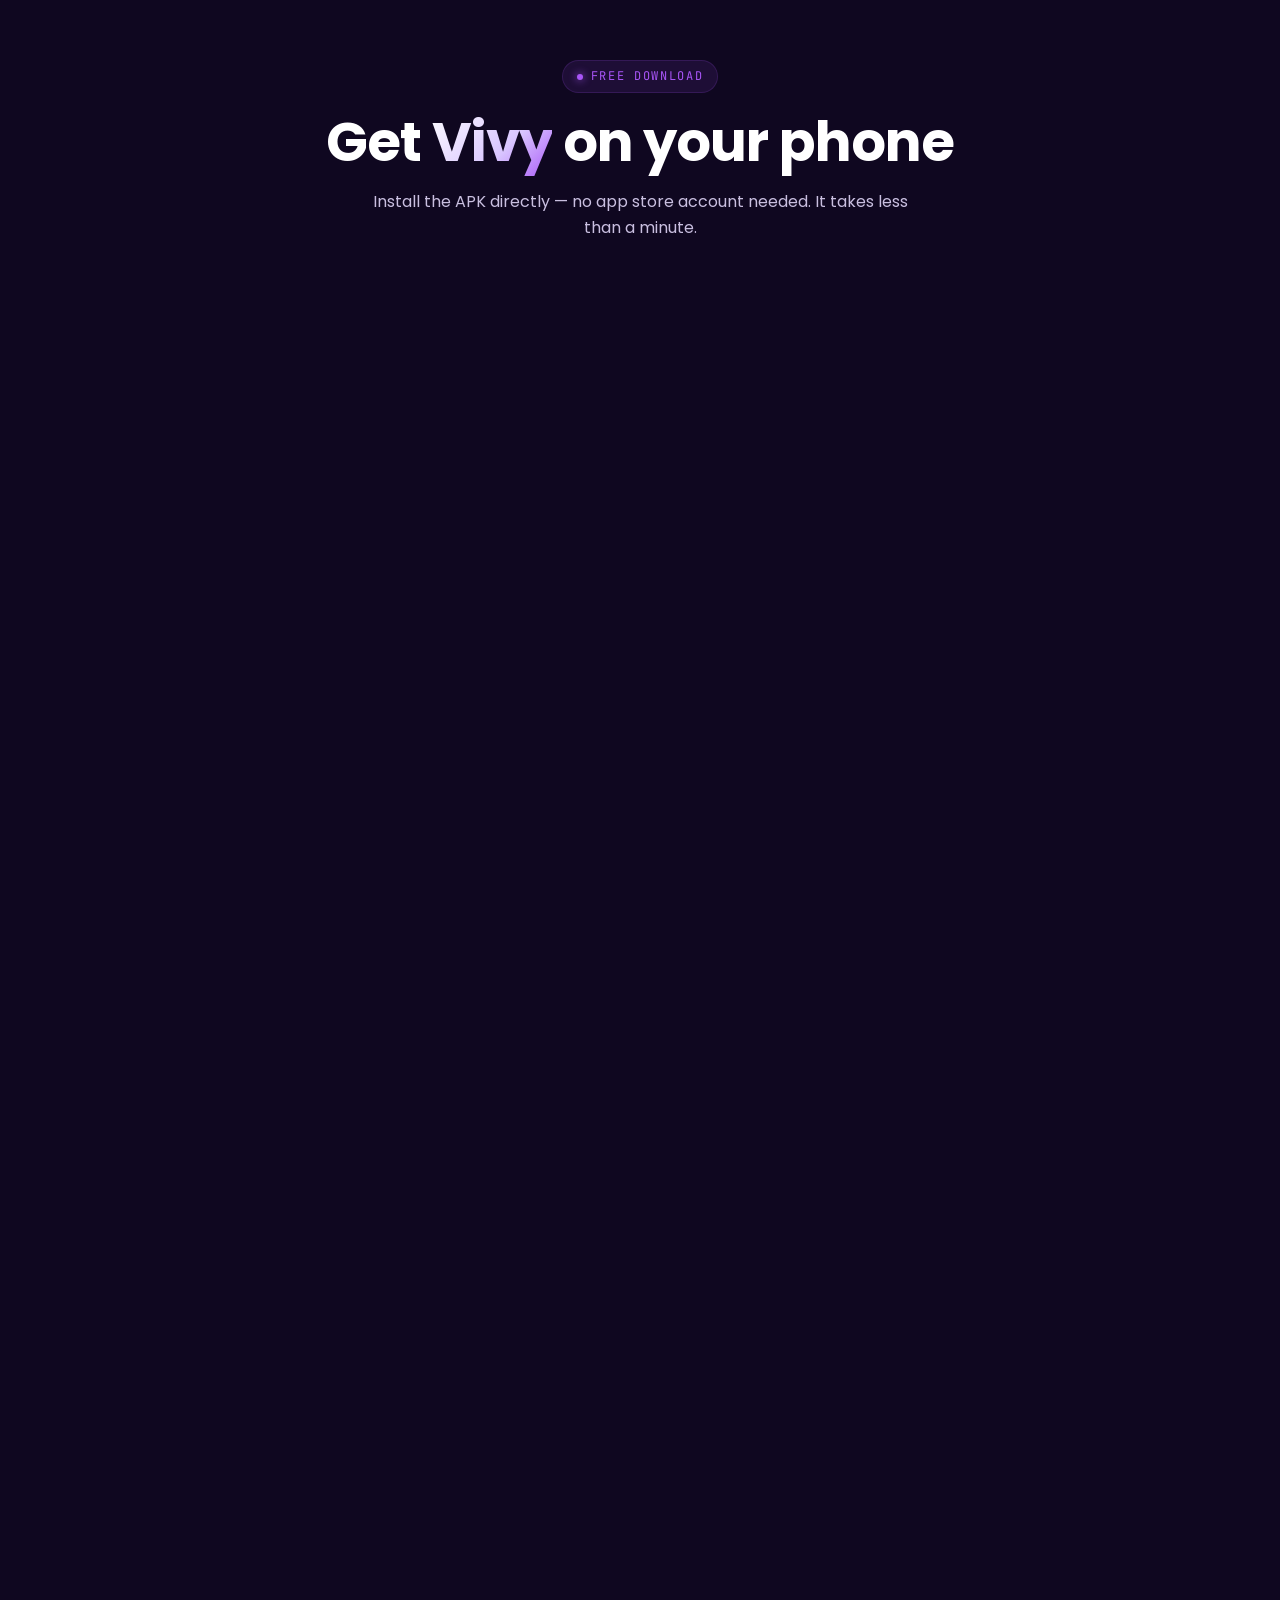
==== download.html @ eb78e53a "Create download.html" ====
<!DOCTYPE html>
<html lang="en">
<head>
<meta charset="UTF-8">
<meta name="viewport" content="width=device-width, initial-scale=1.0">
<title>Download Vivy APK — Free Social Calling App | VivyHub</title>
<meta name="description" content="Download the official Vivy APK for free. Install the social calling app on Android, start meeting new people, and unlock host earnings in minutes.">
<meta name="robots" content="index, follow">
<link rel="canonical" href="https://vivyhub.com/download.html">

<meta property="og:type" content="website">
<meta property="og:site_name" content="VivyHub">
<meta property="og:title" content="Download Vivy APK — Free Social Calling App">
<meta property="og:description" content="Install Vivy on Android in three simple steps and start earning as a host.">
<meta property="og:image" content="https://vivyhub.com/assets/og-cover.jpg">
<meta property="og:url" content="https://vivyhub.com/download.html">
<meta name="twitter:card" content="summary_large_image">
<meta name="twitter:title" content="Download Vivy APK">
<meta name="twitter:description" content="Install Vivy on Android and start meeting, chatting, and earning today.">
<meta name="twitter:image" content="https://vivyhub.com/assets/og-cover.jpg">

<link rel="icon" href="data:image/svg+xml,<svg xmlns=%22http://www.w3.org/2000/svg%22 viewBox=%220 0 100 100%22><rect rx=%2224%22 width=%22100%22 height=%22100%22 fill=%22%237B2CBF%22/><text x=%2250%22 y=%2266%22 font-size=%2258%22 fill=%22white%22 text-anchor=%22middle%22 font-family=%22Arial%22>V</text></svg>">
<link rel="preconnect" href="https://fonts.googleapis.com">
<link rel="preconnect" href="https://fonts.gstatic.com" crossorigin>
<link href="https://fonts.googleapis.com/css2?family=Poppins:wght@400;500;600;700;800&family=JetBrains+Mono:wght@500;700&display=swap" rel="stylesheet">
<link rel="stylesheet" href="style.css">
<script type="application/ld+json">
{
  "@context": "https://schema.org",
  "@type": "SoftwareApplication",
  "name": "Vivy",
  "operatingSystem": "ANDROID",
  "applicationCategory": "SocialNetworkingApplication",
  "downloadUrl": "https://vivyhub.com/downloads/vivy-latest.apk",
  "softwareVersion": "3.4.2",
  "aggregateRating": { "@type": "AggregateRating", "ratingValue": "4.8", "ratingCount": "58210" }
}
</script>
</head>
<body data-page="download">
<div class="bg-atmosphere"></div>
<div class="noise-layer"></div>
<div id="site-navbar"></div>

<header class="page-hero">
  <div class="container">
    <div class="eyebrow">Free download</div>
    <h1>Get <span class="text-gradient">Vivy</span> on your phone</h1>
    <p>Install the APK directly — no app store account needed. It takes less than a minute.</p>
  </div>
</header>

<section class="section-tight">
  <div class="container">
    <div class="download-panel reveal">
      <div class="eyebrow" style="background:rgba(255,255,255,0.16); color:#fff; border-color:rgba(255,255,255,0.3);">Vivy v3.4.2</div>
      <h2>Tap below to download</h2>
      <p>Compatible with Android 7.0 and above. File size approximately 42 MB. Scanned and verified safe.</p>
      <a href="#" id="apkDownloadBtn" class="btn btn-gold" data-apk-link style="font-size:1.05rem; padding:18px 38px;">⬇ Download APK</a>
      <div class="download-meta">
        <span>📦 Version 3.4.2</span>
        <span>💾 42 MB</span>
        <span>📱 Android 7.0+</span>
        <span>🔒 Verified safe</span>
      </div>
    </div>
  </div>
</section>

<section class="section">
  <div class="container">
    <div class="section-head center reveal">
      <div class="eyebrow">Installation guide</div>
      <h2>Three steps to your first call</h2>
    </div>
    <div class="steps">
      <div class="step reveal">
        <span class="num">STEP 01</span>
        <h3>Download the file</h3>
        <p>Tap the download button above. Your browser will save the Vivy APK to your device's Downloads folder.</p>
      </div>
      <div class="step reveal">
        <span class="num">STEP 02</span>
        <h3>Allow installation</h3>
        <p>Open the file and enable "Install from unknown sources" if prompted — this is standard for APKs installed outside the Play Store.</p>
      </div>
      <div class="step reveal">
        <span class="num">STEP 03</span>
        <h3>Open and sign up</h3>
        <p>Launch Vivy, create your free account, and you're ready to start meeting people or registering as a host.</p>
      </div>
    </div>
  </div>
</section>

<section class="section-tight">
  <div class="container">
    <div class="card reveal" style="max-width:760px; margin:0 auto; padding:34px;">
      <h3 style="margin-bottom:14px;">Is the Vivy APK safe?</h3>
      <p style="font-size:0.95rem;">Yes. Every build distributed from VivyHub is scanned before release and signed with our official developer certificate. We never bundle third-party ads or hidden trackers. If your device shows an "unknown sources" warning, that's a standard Android setting for any app installed outside the Play Store — it doesn't mean the file is unsafe.</p>
    </div>
  </div>
</section>

<div id="site-footer"></div>
<script src="script.js"></script>
</body>
</html>
---- style.css ----
/* ============================================================
   VivyHub — Design System
   A premium dark-mode identity for a social calling platform.
   Palette: violet core (#7B2CBF / #A855F7) on near-black ink (#0F0720),
   with a warm "earnings" gold used sparingly for money-related signals
   and a mint used only for live/online states.
   Type: Poppins for display & body, JetBrains Mono for tickers,
   stats, and eyebrow labels — a fintech-style utility voice that
   sells the "earn" half of the brand promise.
   ============================================================ */

:root{
  /* Core palette (per brief) */
  --primary:#7B2CBF;
  --secondary:#A855F7;
  --bg:#0F0720;
  --bg-alt:#140a26;
  --card:#181028;
  --card-hover:#1f1533;
  --text:#FFFFFF;
  --text-dim:#c9bfe0;
  --text-faint:#8a7fae;
  --border:rgba(168,85,247,0.16);
  --border-strong:rgba(168,85,247,0.32);

  /* Functional accents, used sparingly and only for meaning */
  --gold:#F0B429;
  --mint:#3DDC97;
  --danger:#ff5c7a;

  /* Gradients */
  --grad-primary: linear-gradient(135deg,#7B2CBF 0%, #A855F7 100%);
  --grad-radiance: radial-gradient(circle at 50% 0%, rgba(168,85,247,0.35), transparent 60%);
  --grad-gold: linear-gradient(135deg,#F0B429 0%, #f7d36b 100%);
  --grad-text: linear-gradient(135deg,#ffffff 0%, #d9c6ff 60%, #A855F7 100%);

  /* Elevation */
  --shadow-sm: 0 2px 12px rgba(0,0,0,0.28);
  --shadow-md: 0 12px 32px rgba(15,7,32,0.55);
  --shadow-glow: 0 0 0 1px rgba(168,85,247,0.18), 0 20px 60px -12px rgba(123,44,191,0.55);
  --shadow-gold: 0 12px 30px -8px rgba(240,180,41,0.45);

  /* Radius scale */
  --r-sm: 10px;
  --r-md: 16px;
  --r-lg: 24px;
  --r-xl: 32px;
  --r-full: 999px;

  /* Type */
  --font-display: 'Poppins', sans-serif;
  --font-mono: 'JetBrains Mono', monospace;

  /* Layout */
  --container: 1180px;
  --nav-h: 76px;
}

/* ---------- Reset ---------- */
*,*::before,*::after{ box-sizing:border-box; margin:0; padding:0; }
html{ scroll-behavior:smooth; }
html,body{ background:var(--bg); }
body{
  font-family:var(--font-display);
  color:var(--text);
  background:var(--bg);
  min-height:100vh;
  -webkit-font-smoothing:antialiased;
  overflow-x:hidden;
  line-height:1.6;
}
img{ max-width:100%; display:block; }
a{ color:inherit; text-decoration:none; }
ul{ list-style:none; }
button{ font-family:inherit; cursor:pointer; border:none; background:none; color:inherit; }
input,textarea,select{ font-family:inherit; }
svg{ display:block; }

::selection{ background:var(--secondary); color:#fff; }

/* Reduced motion respect */
@media (prefers-reduced-motion: reduce){
  *{ animation-duration:0.001ms !important; animation-iteration-count:1 !important; transition-duration:0.001ms !important; scroll-behavior:auto !important; }
}

:focus-visible{
  outline:2px solid var(--secondary);
  outline-offset:3px;
  border-radius:6px;
}

/* ---------- Background atmosphere ---------- */
.bg-atmosphere{
  position:fixed;
  inset:0;
  z-index:-2;
  background:
    radial-gradient(circle at 12% 8%, rgba(123,44,191,0.28), transparent 42%),
    radial-gradient(circle at 88% 18%, rgba(168,85,247,0.20), transparent 40%),
    radial-gradient(circle at 50% 100%, rgba(123,44,191,0.18), transparent 45%),
    var(--bg);
  pointer-events:none;
}
.noise-layer{
  position:fixed;
  inset:0;
  z-index:-1;
  opacity:0.035;
  pointer-events:none;
  background-image:url("data:image/svg+xml,%3Csvg xmlns='http://www.w3.org/2000/svg' width='120' height='120'%3E%3Cfilter id='n'%3E%3CfeTurbulence type='fractalNoise' baseFrequency='0.9' numOctaves='2' stitchTiles='stitch'/%3E%3C/filter%3E%3Crect width='100%25' height='100%25' filter='url(%23n)'/%3E%3C/svg%3E");
}

/* ---------- Container & sections ---------- */
.container{
  width:100%;
  max-width:var(--container);
  margin:0 auto;
  padding:0 20px;
}
.section{ padding:96px 0; position:relative; }
.section-tight{ padding:64px 0; }
@media (max-width:720px){
  .section{ padding:64px 0; }
  .section-tight{ padding:44px 0; }
}

.eyebrow{
  display:inline-flex;
  align-items:center;
  gap:8px;
  font-family:var(--font-mono);
  font-size:12px;
  letter-spacing:0.14em;
  text-transform:uppercase;
  color:var(--secondary);
  background:rgba(168,85,247,0.10);
  border:1px solid var(--border);
  padding:6px 14px;
  border-radius:var(--r-full);
  margin-bottom:18px;
}
.eyebrow::before{
  content:'';
  width:6px; height:6px;
  border-radius:50%;
  background:var(--secondary);
  box-shadow:0 0 8px var(--secondary);
}

.section-head{
  max-width:640px;
  margin-bottom:52px;
}
.section-head.center{ margin-left:auto; margin-right:auto; text-align:center; }

h1,h2,h3,h4{
  font-family:var(--font-display);
  font-weight:700;
  line-height:1.14;
  letter-spacing:-0.02em;
}
h1{ font-size:clamp(2.4rem, 6vw, 4.4rem); font-weight:700; }
h2{ font-size:clamp(1.9rem, 4vw, 2.9rem); }
h3{ font-size:1.35rem; }
p{ color:var(--text-dim); }
.lede{ font-size:1.125rem; color:var(--text-dim); max-width:52ch; }

.text-gradient{
  background:var(--grad-text);
  -webkit-background-clip:text;
  background-clip:text;
  -webkit-text-fill-color:transparent;
}

/* ---------- Buttons ---------- */
.btn{
  display:inline-flex;
  align-items:center;
  justify-content:center;
  gap:10px;
  padding:16px 30px;
  border-radius:var(--r-full);
  font-weight:600;
  font-size:0.98rem;
  white-space:nowrap;
  transition:transform .35s cubic-bezier(.2,.8,.2,1), box-shadow .35s, background .3s, border-color .3s;
  position:relative;
}
.btn-primary{
  background:var(--grad-primary);
  color:#fff;
  box-shadow:var(--shadow-glow);
}
.btn-primary:hover{ transform:translateY(-3px); box-shadow:0 24px 46px -10px rgba(123,44,191,0.65); }
.btn-primary:active{ transform:translateY(-1px); }

.btn-ghost{
  background:rgba(255,255,255,0.04);
  border:1px solid var(--border-strong);
  color:#fff;
  backdrop-filter:blur(10px);
}
.btn-ghost:hover{ background:rgba(255,255,255,0.09); transform:translateY(-3px); border-color:var(--secondary); }

.btn-gold{
  background:var(--grad-gold);
  color:#241300;
  box-shadow:var(--shadow-gold);
}
.btn-gold:hover{ transform:translateY(-3px); box-shadow:0 20px 40px -8px rgba(240,180,41,0.6); }

.btn-block{ width:100%; }
.btn-sm{ padding:11px 20px; font-size:0.88rem; }

/* ---------- Navbar ---------- */
.navbar{
  position:sticky;
  top:0;
  z-index:100;
  height:var(--nav-h);
  display:flex;
  align-items:center;
  background:rgba(15,7,32,0.72);
  backdrop-filter:blur(16px) saturate(140%);
  border-bottom:1px solid var(--border);
  transition:background .3s, border-color .3s;
}
.nav-inner{
  width:100%;
  max-width:var(--container);
  margin:0 auto;
  padding:0 20px;
  display:flex;
  align-items:center;
  justify-content:space-between;
}
.brand{
  display:flex;
  align-items:center;
  gap:10px;
  font-weight:700;
  font-size:1.24rem;
  letter-spacing:-0.01em;
}
.brand-mark{
  width:34px; height:34px;
  border-radius:10px;
  background:var(--grad-primary);
  display:flex; align-items:center; justify-content:center;
  box-shadow:0 6px 16px -4px rgba(123,44,191,0.7);
  font-family:var(--font-mono);
  font-weight:700;
  font-size:15px;
}
.nav-links{
  display:flex;
  align-items:center;
  gap:36px;
}
.nav-links a{
  font-size:0.94rem;
  font-weight:500;
  color:var(--text-dim);
  position:relative;
  padding:6px 0;
  transition:color .25s;
}
.nav-links a:hover, .nav-links a.active{ color:#fff; }
.nav-links a.active::after{
  content:'';
  position:absolute; left:0; right:0; bottom:-4px;
  height:2px;
  background:var(--grad-primary);
  border-radius:2px;
}
.nav-cta{ display:flex; align-items:center; gap:14px; }
.nav-toggle{
  display:none;
  width:40px; height:40px;
  border-radius:10px;
  border:1px solid var(--border-strong);
  align-items:center; justify-content:center;
  flex-direction:column;
  gap:5px;
}
.nav-toggle span{
  display:block; width:18px; height:2px; background:#fff; border-radius:2px;
  transition:transform .3s, opacity .3s;
}
.nav-toggle.open span:nth-child(1){ transform:translateY(7px) rotate(45deg); }
.nav-toggle.open span:nth-child(2){ opacity:0; }
.nav-toggle.open span:nth-child(3){ transform:translateY(-7px) rotate(-45deg); }

@media (max-width:900px){
  .nav-links{
    position:fixed;
    top:var(--nav-h);
    left:0; right:0;
    flex-direction:column;
    align-items:flex-start;
    gap:0;
    background:rgba(15,7,32,0.98);
    backdrop-filter:blur(20px);
    border-bottom:1px solid var(--border);
    max-height:0;
    overflow:hidden;
    transition:max-height .4s cubic-bezier(.2,.8,.2,1);
  }
  .nav-links.open{ max-height:420px; }
  .nav-links a{ width:100%; padding:16px 20px; border-bottom:1px solid var(--border); }
  .nav-cta .btn-ghost{ display:none; }
  .nav-toggle{ display:flex; }
}

/* ---------- Hero ---------- */
.hero{
  position:relative;
  padding:64px 0 40px;
  overflow:hidden;
}
.hero-grid{
  display:grid;
  grid-template-columns:1.05fr 0.95fr;
  gap:40px;
  align-items:center;
}
@media (max-width:960px){
  .hero-grid{ grid-template-columns:1fr; text-align:center; }
  .hero-copy > *{ margin-left:auto; margin-right:auto; }
}
.hero-headline{
  font-size:clamp(2.6rem, 7vw, 4.6rem);
  font-weight:700;
  letter-spacing:-0.03em;
}
.hero-headline .line{ display:block; }
.hero-headline .line.grad{
  background:var(--grad-text);
  -webkit-background-clip:text; background-clip:text; -webkit-text-fill-color:transparent;
}
.hero-sub{
  margin-top:22px;
  font-size:1.1rem;
  max-width:52ch;
  color:var(--text-dim);
}
.hero-actions{
  margin-top:34px;
  display:flex;
  gap:16px;
  flex-wrap:wrap;
}
@media (max-width:960px){ .hero-actions{ justify-content:center; } }

.hero-stats{
  margin-top:46px;
  display:flex;
  gap:34px;
  flex-wrap:wrap;
}
@media (max-width:960px){ .hero-stats{ justify-content:center; } }
.hero-stat b{
  display:block;
  font-family:var(--font-mono);
  font-size:1.6rem;
  font-weight:700;
  color:#fff;
}
.hero-stat span{
  font-size:0.82rem;
  color:var(--text-faint);
  letter-spacing:0.02em;
}

/* ---------- Phone mockup ---------- */
.phone-stage{
  position:relative;
  display:flex;
  align-items:center;
  justify-content:center;
  min-height:560px;
}
.phone-glow{
  position:absolute;
  width:420px; height:420px;
  background:var(--grad-radiance);
  filter:blur(10px);
  border-radius:50%;
  opacity:0.9;
}
.phone{
  position:relative;
  width:270px;
  height:560px;
  background:linear-gradient(160deg,#1b1130,#0d0618);
  border-radius:44px;
  border:2px solid rgba(255,255,255,0.08);
  box-shadow:var(--shadow-glow), 0 40px 80px -20px rgba(0,0,0,0.8);
  padding:14px;
  animation:float-phone 6s ease-in-out infinite;
}
@keyframes float-phone{
  0%,100%{ transform:translateY(0) rotate(-1.5deg); }
  50%{ transform:translateY(-16px) rotate(1.5deg); }
}
.phone-notch{
  position:absolute;
  top:14px; left:50%; transform:translateX(-50%);
  width:90px; height:20px;
  background:#0d0618;
  border-radius:var(--r-full);
  z-index:3;
}
.phone-screen{
  position:relative;
  width:100%; height:100%;
  border-radius:32px;
  overflow:hidden;
  background:linear-gradient(180deg,#211339,#120a24 60%, #0e0720);
  display:flex; flex-direction:column;
}
.phone-topbar{
  padding:26px 18px 10px;
  display:flex; justify-content:space-between; align-items:center;
  font-size:11px; color:var(--text-faint);
  font-family:var(--font-mono);
}
.call-avatar-row{
  display:flex; justify-content:center; margin-top:14px;
}
.call-avatar{
  width:92px; height:92px;
  border-radius:50%;
  background:var(--grad-primary);
  display:flex; align-items:center; justify-content:center;
  font-size:34px;
  box-shadow:0 0 0 6px rgba(168,85,247,0.15), 0 0 40px rgba(168,85,247,0.5);
  animation:pulse-ring 2.4s ease-in-out infinite;
}
@keyframes pulse-ring{
  0%,100%{ box-shadow:0 0 0 6px rgba(168,85,247,0.15), 0 0 30px rgba(168,85,247,0.4); }
  50%{ box-shadow:0 0 0 12px rgba(168,85,247,0.10), 0 0 46px rgba(168,85,247,0.7); }
}
.call-name{ text-align:center; margin-top:12px; font-weight:600; font-size:15px; }
.call-status{ text-align:center; font-size:12px; color:var(--mint); margin-top:4px; display:flex; align-items:center; justify-content:center; gap:6px; }
.call-status::before{ content:''; width:6px; height:6px; border-radius:50%; background:var(--mint); box-shadow:0 0 6px var(--mint); }

.gift-float{
  position:absolute;
  font-size:20px;
  animation:gift-rise 3.6s ease-in infinite;
  opacity:0;
}
@keyframes gift-rise{
  0%{ opacity:0; transform:translateY(0) scale(0.6); }
  15%{ opacity:1; }
  80%{ opacity:1; }
  100%{ opacity:0; transform:translateY(-140px) scale(1.1); }
}

.earnings-ticker{
  margin-top:auto;
  margin:auto 14px 16px;
  background:rgba(255,255,255,0.06);
  border:1px solid rgba(255,255,255,0.10);
  backdrop-filter:blur(8px);
  border-radius:var(--r-md);
  padding:12px 14px;
  display:flex;
  align-items:center;
  justify-content:space-between;
}
.earnings-ticker .label{ font-size:10px; color:var(--text-faint); font-family:var(--font-mono); text-transform:uppercase; letter-spacing:0.08em; }
.earnings-ticker .value{ font-family:var(--font-mono); font-weight:700; color:var(--gold); font-size:15px; }

.call-actions{ display:flex; justify-content:center; gap:16px; padding:0 0 22px; }
.call-btn{
  width:46px; height:46px; border-radius:50%;
  display:flex; align-items:center; justify-content:center;
  background:rgba(255,255,255,0.08);
  border:1px solid rgba(255,255,255,0.12);
  font-size:18px;
}
.call-btn.end{ background:var(--danger); }

/* floating chips around phone */
.float-chip{
  position:absolute;
  padding:10px 16px;
  background:rgba(24,16,40,0.85);
  border:1px solid var(--border-strong);
  backdrop-filter:blur(10px);
  border-radius:var(--r-full);
  display:flex; align-items:center; gap:8px;
  font-size:13px; font-weight:600;
  box-shadow:var(--shadow-md);
  animation:chip-float 5s ease-in-out infinite;
}
.float-chip.c1{ top:8%; left:-6%; animation-delay:0s; }
.float-chip.c2{ bottom:16%; right:-8%; animation-delay:1.4s; }
.float-chip.c3{ top:46%; right:-10%; animation-delay:2.6s; }
@keyframes chip-float{
  0%,100%{ transform:translateY(0); }
  50%{ transform:translateY(-14px); }
}
@media (max-width:960px){
  .float-chip{ display:none; }
}

/* ---------- Feature cards ---------- */
.grid{
  display:grid;
  gap:24px;
}
.grid-4{ grid-template-columns:repeat(4,1fr); }
.grid-3{ grid-template-columns:repeat(3,1fr); }
.grid-2{ grid-template-columns:repeat(2,1fr); }
@media (max-width:960px){
  .grid-4{ grid-template-columns:repeat(2,1fr); }
  .grid-3{ grid-template-columns:repeat(2,1fr); }
}
@media (max-width:640px){
  .grid-4, .grid-3, .grid-2{ grid-template-columns:1fr; }
}

.card{
  background:linear-gradient(180deg, var(--card), var(--bg-alt));
  border:1px solid var(--border);
  border-radius:var(--r-lg);
  padding:30px 26px;
  transition:transform .4s cubic-bezier(.2,.8,.2,1), border-color .3s, box-shadow .4s;
  position:relative;
  overflow:hidden;
}
.card::before{
  content:'';
  position:absolute; inset:0;
  background:radial-gradient(240px circle at var(--mx,50%) var(--my,0%), rgba(168,85,247,0.14), transparent 60%);
  opacity:0;
  transition:opacity .4s;
  pointer-events:none;
}
.card:hover::before{ opacity:1; }
.card:hover{
  transform:translateY(-6px);
  border-color:var(--border-strong);
  box-shadow:var(--shadow-md);
}
.feature-icon{
  width:54px; height:54px;
  border-radius:16px;
  background:var(--grad-primary);
  display:flex; align-items:center; justify-content:center;
  font-size:24px;
  margin-bottom:20px;
  box-shadow:0 10px 24px -8px rgba(123,44,191,0.6);
}
.card h3{ margin-bottom:10px; }
.card p{ font-size:0.95rem; }

/* ---------- Why Vivy / comparison ---------- */
.compare-table{
  width:100%;
  border-collapse:separate;
  border-spacing:0;
  background:var(--card);
  border:1px solid var(--border);
  border-radius:var(--r-lg);
  overflow:hidden;
}
.compare-table th, .compare-table td{
  padding:18px 20px;
  text-align:center;
  font-size:0.92rem;
  border-bottom:1px solid var(--border);
}
.compare-table th{
  font-family:var(--font-mono);
  font-size:0.78rem;
  letter-spacing:0.06em;
  text-transform:uppercase;
  color:var(--text-faint);
  background:rgba(255,255,255,0.02);
}
.compare-table td:first-child, .compare-table th:first-child{
  text-align:left;
  font-weight:600;
  color:#fff;
}
.compare-table th.vivy{ color:var(--secondary); }
.compare-table td.vivy{ color:var(--mint); font-weight:700; }
.compare-table tr:last-child td{ border-bottom:none; }
.compare-table .yes::before{ content:'✓ '; color:var(--mint); }
.compare-table .no::before{ content:'— '; color:var(--text-faint); }
.compare-scroll{ overflow-x:auto; border-radius:var(--r-lg); }
@media (max-width:720px){ .compare-table{ min-width:560px; } }

/* ---------- Blog cards ---------- */
.blog-card{
  background:var(--card);
  border:1px solid var(--border);
  border-radius:var(--r-lg);
  overflow:hidden;
  transition:transform .4s cubic-bezier(.2,.8,.2,1), box-shadow .4s, border-color .3s;
  display:flex;
  flex-direction:column;
}
.blog-card:hover{ transform:translateY(-6px); box-shadow:var(--shadow-md); border-color:var(--border-strong); }
.blog-thumb{
  height:180px;
  background:var(--grad-primary);
  position:relative;
  display:flex; align-items:center; justify-content:center;
  font-size:44px;
  overflow:hidden;
}
.blog-thumb::after{
  content:'';
  position:absolute; inset:0;
  background:linear-gradient(180deg, transparent 40%, rgba(15,7,32,0.55));
}
.blog-tag{
  position:absolute; top:14px; left:14px; z-index:2;
  font-family:var(--font-mono);
  font-size:11px;
  letter-spacing:0.05em;
  text-transform:uppercase;
  padding:5px 12px;
  border-radius:var(--r-full);
  background:rgba(15,7,32,0.65);
  border:1px solid rgba(255,255,255,0.2);
}
.blog-body{ padding:22px 22px 24px; display:flex; flex-direction:column; gap:10px; flex:1; }
.blog-meta{ font-size:0.78rem; color:var(--text-faint); font-family:var(--font-mono); }
.blog-body h3{ font-size:1.08rem; line-height:1.35; }
.blog-body p{ font-size:0.9rem; flex:1; }
.read-more{
  margin-top:6px;
  font-weight:600;
  font-size:0.9rem;
  color:var(--secondary);
  display:inline-flex; align-items:center; gap:6px;
  transition:gap .25s;
}
.read-more:hover{ gap:10px; }

/* ---------- Download section ---------- */
.download-panel{
  background:
    radial-gradient(circle at 20% 20%, rgba(255,255,255,0.12), transparent 45%),
    var(--grad-primary);
  border-radius:var(--r-xl);
  padding:64px 40px;
  text-align:center;
  position:relative;
  overflow:hidden;
  box-shadow:var(--shadow-glow);
}
.download-panel::before{
  content:'';
  position:absolute; inset:0;
  background-image:radial-gradient(circle, rgba(255,255,255,0.35) 1px, transparent 1.4px);
  background-size:26px 26px;
  opacity:0.14;
}
.download-panel > *{ position:relative; z-index:1; }
.download-panel h2{ color:#fff; }
.download-panel p{ color:rgba(255,255,255,0.88); max-width:56ch; margin:14px auto 30px; }
.download-meta{
  margin-top:26px;
  display:flex; gap:26px; justify-content:center; flex-wrap:wrap;
  font-family:var(--font-mono); font-size:0.82rem; color:rgba(255,255,255,0.85);
}

/* ---------- Steps ---------- */
.steps{
  display:grid;
  grid-template-columns:repeat(3,1fr);
  gap:24px;
}
@media (max-width:800px){ .steps{ grid-template-columns:1fr; } }
.step{
  background:var(--card);
  border:1px solid var(--border);
  border-radius:var(--r-lg);
  padding:28px;
  position:relative;
}
.step .num{
  font-family:var(--font-mono);
  font-size:0.8rem;
  color:var(--secondary);
  letter-spacing:0.08em;
  margin-bottom:14px;
  display:block;
}
.step h3{ margin-bottom:8px; }
.step p{ font-size:0.92rem; }

/* ---------- Pricing / earnings tiers ---------- */
.tier-card{
  background:var(--card);
  border:1px solid var(--border);
  border-radius:var(--r-lg);
  padding:32px 26px;
  text-align:left;
}
.tier-card.highlight{
  border-color:var(--secondary);
  background:linear-gradient(180deg, rgba(168,85,247,0.12), var(--card));
  box-shadow:var(--shadow-glow);
}
.tier-card .rate{
  font-family:var(--font-mono);
  font-size:2rem;
  font-weight:700;
  color:var(--gold);
  margin:12px 0;
}
.tier-card ul{ margin-top:16px; display:flex; flex-direction:column; gap:10px; }
.tier-card li{ font-size:0.9rem; color:var(--text-dim); display:flex; gap:8px; }
.tier-card li::before{ content:'✓'; color:var(--mint); font-weight:700; }

/* ---------- Forms ---------- */
.form-panel{
  background:var(--card);
  border:1px solid var(--border);
  border-radius:var(--r-lg);
  padding:36px;
}
.form-row{ margin-bottom:20px; display:flex; flex-direction:column; gap:8px; }
.form-row label{ font-size:0.86rem; font-weight:600; color:var(--text-dim); }
.form-row input, .form-row textarea, .form-row select{
  padding:14px 16px;
  border-radius:var(--r-sm);
  border:1px solid var(--border-strong);
  background:rgba(255,255,255,0.03);
  color:#fff;
  font-size:0.95rem;
  transition:border-color .25s, background .25s;
}
.form-row input:focus, .form-row textarea:focus, .form-row select:focus{
  border-color:var(--secondary);
  background:rgba(255,255,255,0.05);
  outline:none;
}
.form-row textarea{ resize:vertical; min-height:120px; }
.form-note{ font-size:0.8rem; color:var(--text-faint); margin-top:14px; }
.form-success{
  display:none;
  margin-top:18px;
  padding:14px 16px;
  border-radius:var(--r-sm);
  background:rgba(61,220,151,0.12);
  border:1px solid rgba(61,220,151,0.4);
  color:var(--mint);
  font-size:0.9rem;
}
.form-success.show{ display:block; animation:fade-in .4s ease; }

/* ---------- Contact channels ---------- */
.channel-card{
  display:flex;
  align-items:center;
  gap:16px;
  background:var(--card);
  border:1px solid var(--border);
  border-radius:var(--r-lg);
  padding:22px;
  transition:transform .3s, border-color .3s;
}
.channel-card:hover{ transform:translateY(-4px); border-color:var(--border-strong); }
.channel-icon{
  width:50px; height:50px;
  border-radius:14px;
  background:rgba(168,85,247,0.12);
  border:1px solid var(--border);
  display:flex; align-items:center; justify-content:center;
  font-size:22px;
  flex-shrink:0;
}
.channel-info b{ display:block; font-size:0.98rem; }
.channel-info span{ font-size:0.84rem; color:var(--text-faint); }

/* ---------- Footer ---------- */
.footer{
  border-top:1px solid var(--border);
  background:var(--bg-alt);
  padding:64px 0 28px;
  margin-top:60px;
}
.footer-grid{
  display:grid;
  grid-template-columns:1.4fr 1fr 1fr 1fr;
  gap:40px;
  padding-bottom:44px;
}
@media (max-width:800px){
  .footer-grid{ grid-template-columns:1fr 1fr; }
}
@media (max-width:480px){
  .footer-grid{ grid-template-columns:1fr; }
}
.footer-brand p{ margin-top:14px; font-size:0.9rem; max-width:32ch; }
.footer-col h4{ font-size:0.86rem; letter-spacing:0.04em; text-transform:uppercase; color:var(--text-faint); margin-bottom:16px; }
.footer-col a{
  display:block;
  font-size:0.9rem;
  color:var(--text-dim);
  padding:6px 0;
  transition:color .25s, transform .25s;
}
.footer-col a:hover{ color:#fff; transform:translateX(3px); }
.footer-social{ display:flex; gap:12px; margin-top:18px; }
.footer-social a{
  width:38px; height:38px;
  border-radius:50%;
  background:rgba(255,255,255,0.05);
  border:1px solid var(--border);
  display:flex; align-items:center; justify-content:center;
  font-size:15px;
  transition:background .25s, transform .25s;
}
.footer-social a:hover{ background:var(--grad-primary); transform:translateY(-3px); }
.footer-bottom{
  border-top:1px solid var(--border);
  padding-top:24px;
  display:flex;
  justify-content:space-between;
  flex-wrap:wrap;
  gap:12px;
  font-size:0.82rem;
  color:var(--text-faint);
}

/* ---------- Page hero (inner pages) ---------- */
.page-hero{
  padding:60px 0 40px;
  text-align:center;
}
.page-hero .eyebrow{ margin-left:auto; margin-right:auto; }
.page-hero h1{ font-size:clamp(2.1rem, 5vw, 3.4rem); }
.page-hero p{ max-width:56ch; margin:16px auto 0; }

/* ---------- Utility ---------- */
.mt-lg{ margin-top:48px; }
.text-center{ text-align:center; }
.center-col{ display:flex; flex-direction:column; align-items:center; }
.reveal{
  opacity:0;
  transform:translateY(28px);
  transition:opacity .8s cubic-bezier(.2,.7,.2,1), transform .8s cubic-bezier(.2,.7,.2,1);
}
.reveal.in-view{ opacity:1; transform:translateY(0); }
@keyframes fade-in{ from{ opacity:0; } to{ opacity:1; } }

.divider{
  height:1px;
  background:linear-gradient(90deg, transparent, var(--border-strong), transparent);
  margin:20px 0;
}

.badge-list{ display:flex; gap:10px; flex-wrap:wrap; margin-top:18px; }
.badge{
  font-family:var(--font-mono);
  font-size:0.78rem;
  padding:8px 14px;
  border-radius:var(--r-full);
  background:rgba(255,255,255,0.04);
  border:1px solid var(--border);
  color:var(--text-dim);
}

/* Content pages (privacy/about long-form text) */
.prose{ max-width:760px; margin:0 auto; }
.prose h2{ margin-top:44px; margin-bottom:14px; font-size:1.5rem; }
.prose h2:first-child{ margin-top:0; }
.prose p{ margin-bottom:16px; }
.prose ul{ margin:0 0 16px 0; display:flex; flex-direction:column; gap:8px; }
.prose li{ color:var(--text-dim); font-size:0.96rem; padding-left:20px; position:relative; }
.prose li::before{ content:'—'; position:absolute; left:0; color:var(--secondary); }
.prose strong{ color:#fff; }

/* Back to top */
.to-top{
  position:fixed;
  right:22px; bottom:22px;
  width:46px; height:46px;
  border-radius:50%;
  background:var(--grad-primary);
  display:flex; align-items:center; justify-content:center;
  box-shadow:var(--shadow-glow);
  opacity:0; visibility:hidden;
  transform:translateY(10px);
  transition:opacity .3s, transform .3s, visibility .3s;
  z-index:90;
  font-size:16px;
}
.to-top.show{ opacity:1; visibility:visible; transform:translateY(0); }
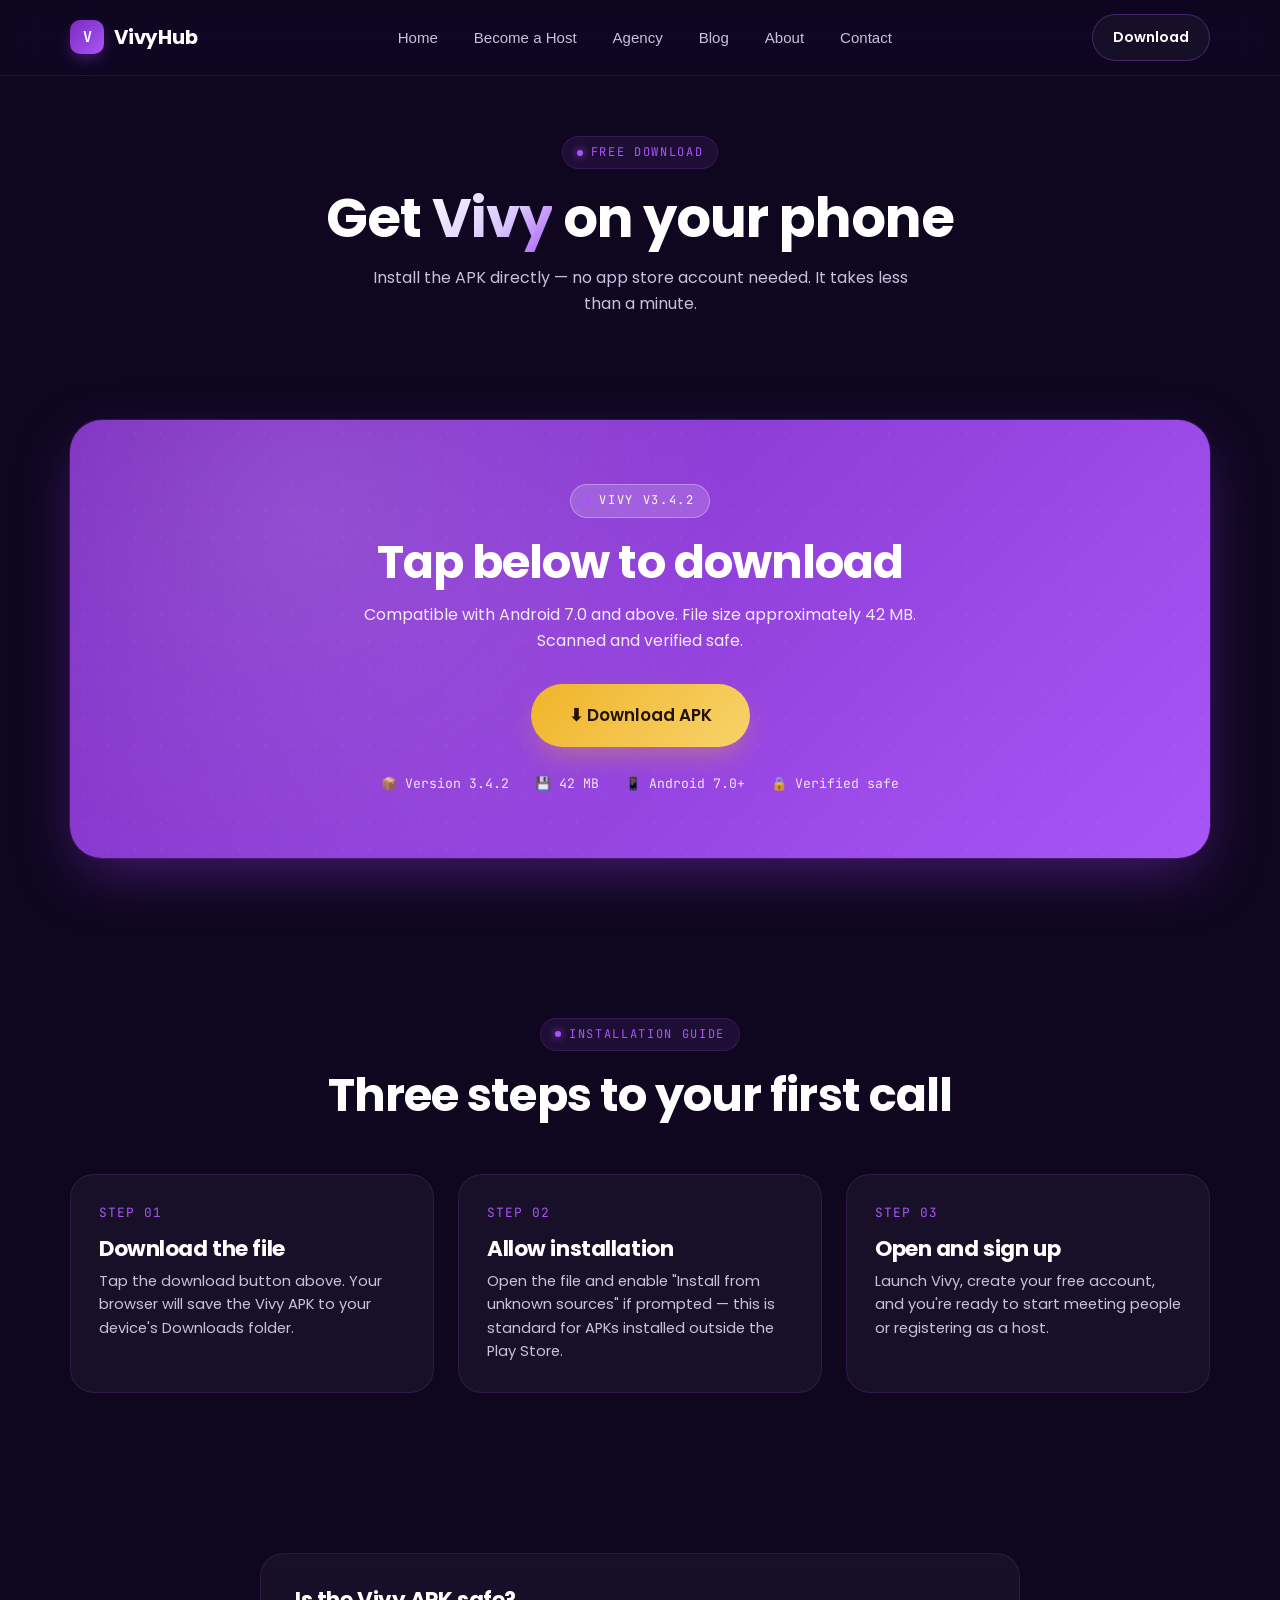
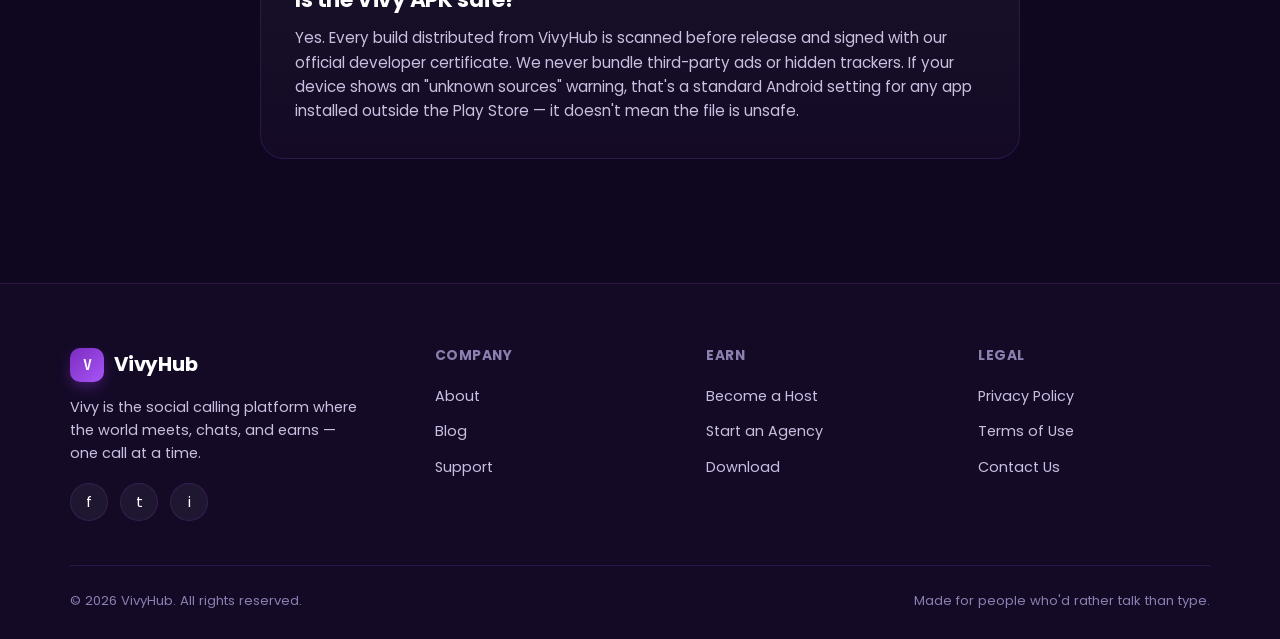
==== commit 2b0ade74: "Update download.html" ====
--- a/download.html
+++ b/download.html
@@ -31,7 +31,7 @@
   "name": "Vivy",
   "operatingSystem": "ANDROID",
   "applicationCategory": "SocialNetworkingApplication",
-  "downloadUrl": "https://vivyhub.com/downloads/vivy-latest.apk",
+  "downloadUrl": "https://github.com/gakachi95-gif/Vivylive-/releases/latest/download/vivy.apk",
   "softwareVersion": "3.4.2",
   "aggregateRating": { "@type": "AggregateRating", "ratingValue": "4.8", "ratingCount": "58210" }
 }
